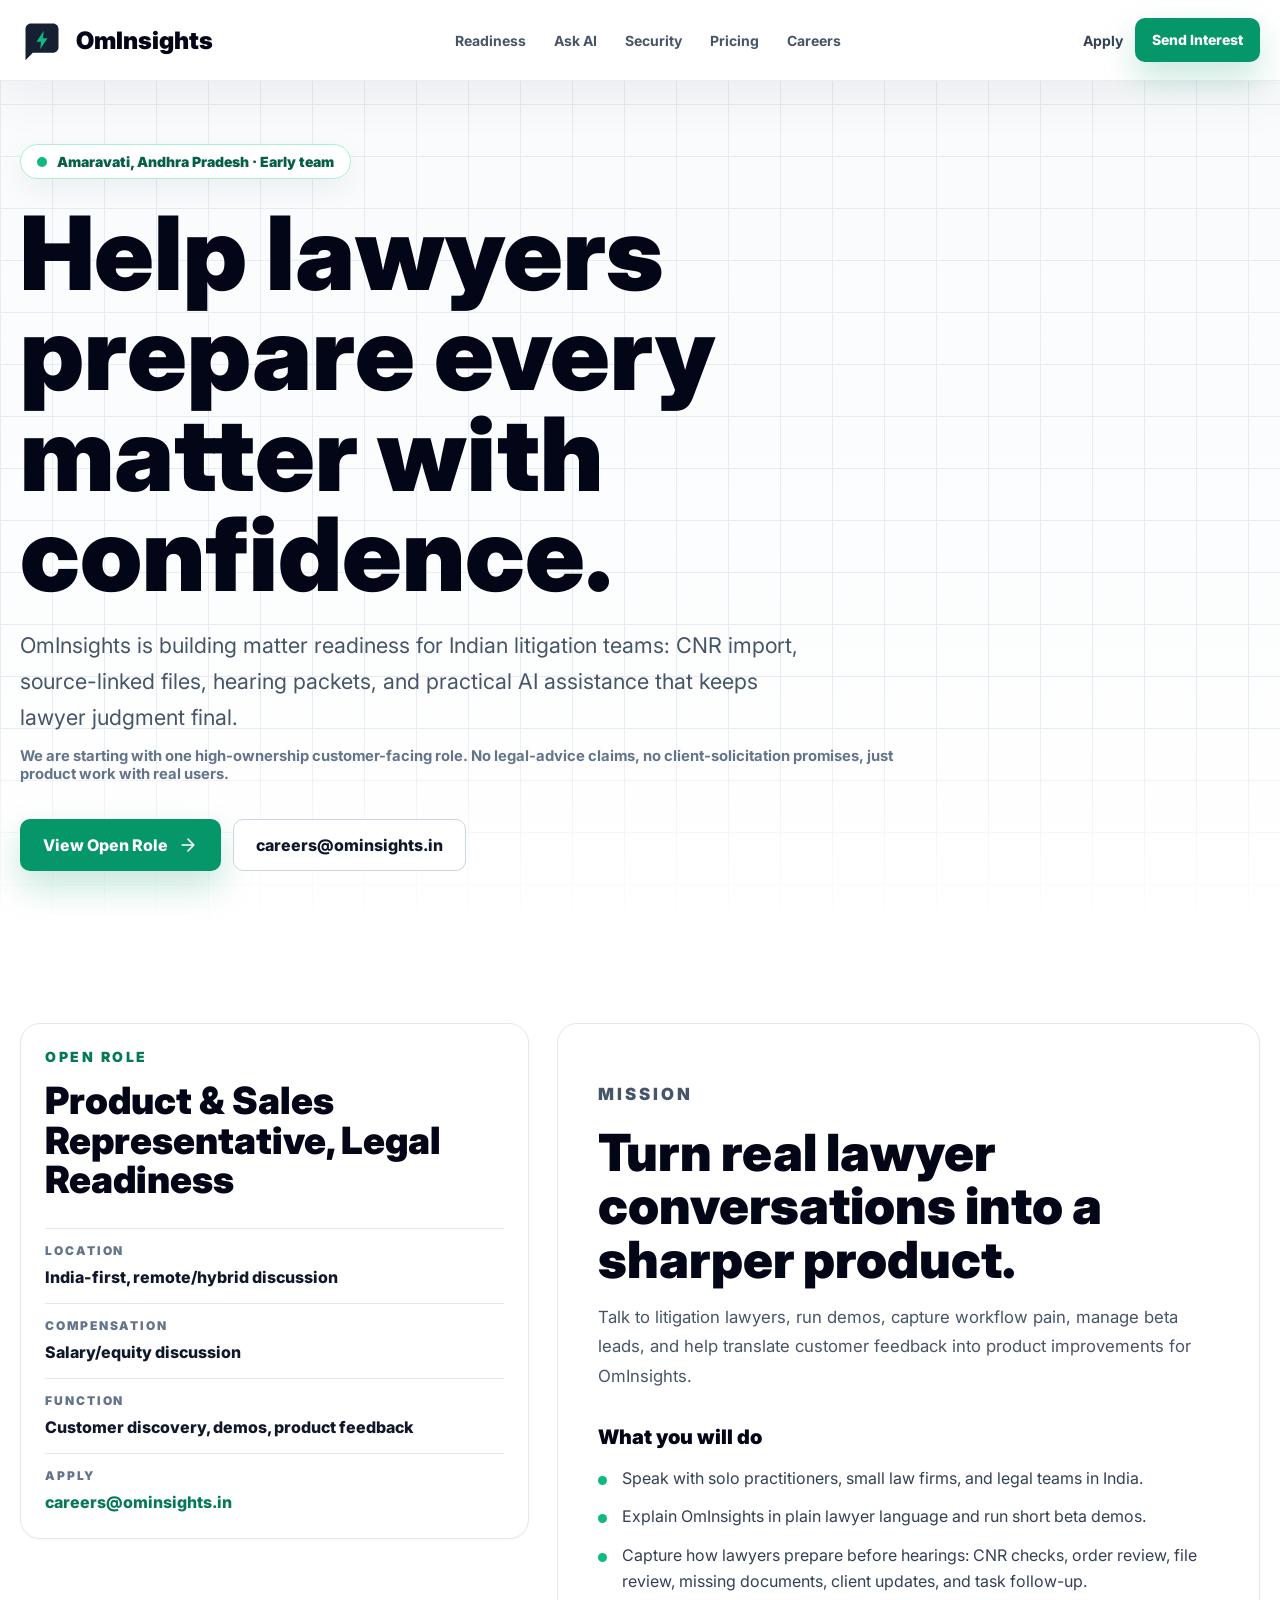
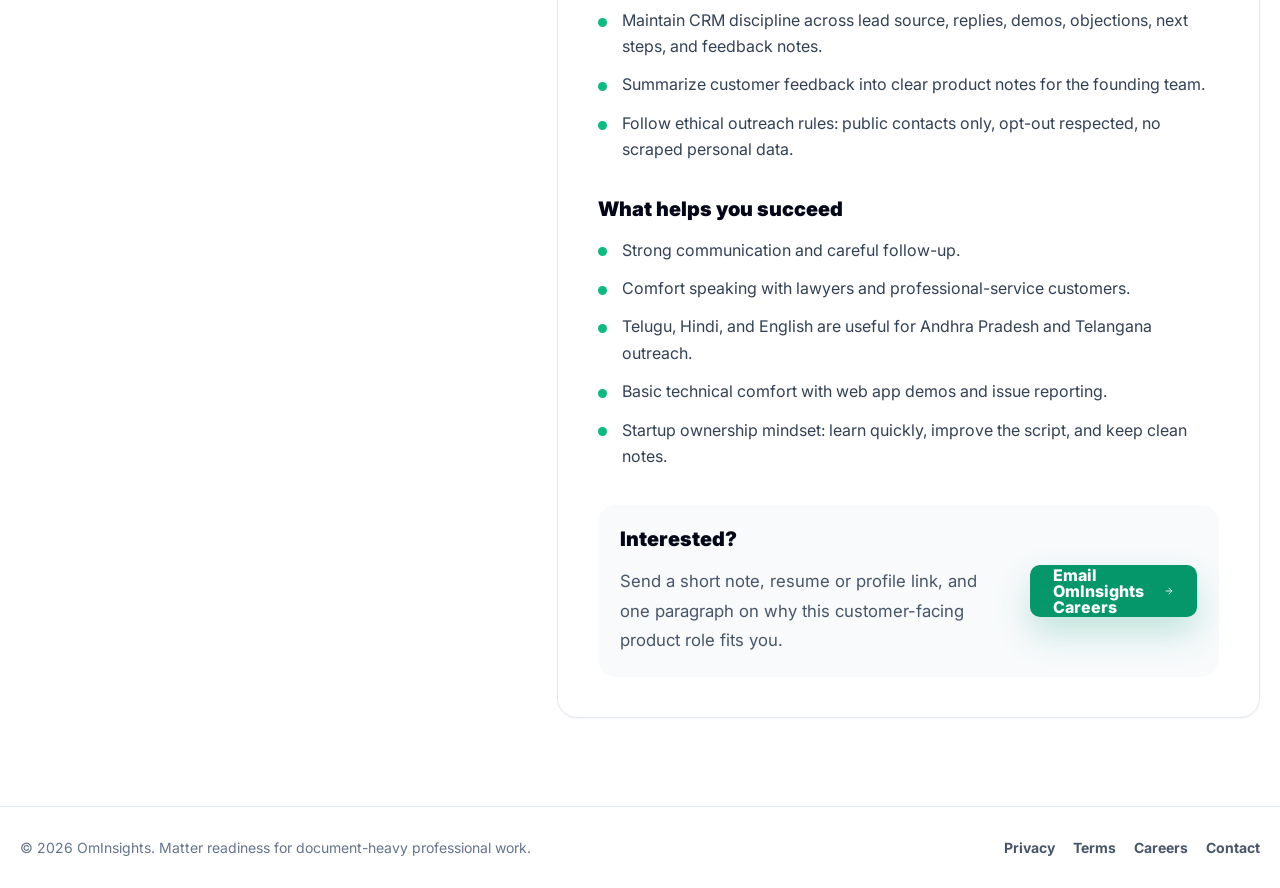
==== careers.html @ 4f64b6d2 "Add OmInsights careers page" ====
<!doctype html>
<html lang="en">
  <head>
    <meta charset="utf-8">
    <meta name="viewport" content="width=device-width, initial-scale=1">
    <title>Careers | OmInsights</title>
    <meta name="description" content="Join OmInsights to help Indian litigation teams prepare matters faster with source-linked readiness workflows.">
    <meta name="author" content="OmInsights">
    <link rel="canonical" href="https://ominsights.in/careers.html">
    <meta property="og:site_name" content="OmInsights">
    <meta property="og:type" content="website">
    <meta property="og:title" content="Careers at OmInsights">
    <meta property="og:description" content="Help build matter readiness for Indian litigation teams.">
    <meta property="og:image" content="https://ominsights.in/assets/ominsights-logo-1024.png">
    <meta name="twitter:card" content="summary">
    <meta name="twitter:title" content="Careers at OmInsights">
    <meta name="twitter:description" content="Help build matter readiness for Indian litigation teams.">
    <meta name="twitter:image" content="https://ominsights.in/assets/ominsights-logo-1024.png">
    <link rel="preconnect" href="https://fonts.googleapis.com">
    <link rel="preconnect" href="https://fonts.gstatic.com" crossorigin>
    <link href="https://fonts.googleapis.com/css2?family=Inter:wght@400;500;600;700;800;900&display=swap" rel="stylesheet">
    <link rel="stylesheet" href="assets/landing.css">
  </head>
  <body>
    <nav class="site-nav" aria-label="Primary navigation">
      <div class="nav-inner">
        <a class="brand" href="/" aria-label="OmInsights home">
          <svg class="brand-mark" viewBox="0 0 48 48" fill="none" xmlns="http://www.w3.org/2000/svg" aria-hidden="true">
            <path d="M6 12C6 8.686 8.686 6 12 6h24c3.314 0 6 2.686 6 6v20c0 3.314-2.686 6-6 6H14l-8 8V12Z" fill="#172033"/>
            <path d="m26 14-8 12h5l-1 8 8-12h-5l1-8Z" fill="#10b981"/>
          </svg>
          <span>OmInsights</span>
        </a>

        <div class="nav-links">
          <a href="index.html#readiness">Readiness</a>
          <a href="index.html#features">Ask AI</a>
          <a href="index.html#trust">Security</a>
          <a href="index.html#pricing">Pricing</a>
          <a href="careers.html">Careers</a>
        </div>

        <div class="nav-actions">
          <a class="nav-signin" href="mailto:careers@ominsights.in">Apply</a>
          <a class="btn btn-primary btn-sm" href="mailto:careers@ominsights.in?subject=Product%20%26%20Sales%20Representative%2C%20Legal%20Readiness">Send Interest</a>
        </div>
      </div>
    </nav>

    <main>
      <section class="hero careers-hero">
        <div class="grid-bg" aria-hidden="true"></div>
        <div class="hero-fade" aria-hidden="true"></div>
        <div class="container hero-inner careers-hero-inner">
          <div class="hero-copy">
            <div class="badge">
              <span class="pulse" aria-hidden="true"></span>
              Amaravati, Andhra Pradesh · Early team
            </div>
            <h1>Help lawyers prepare every matter with confidence.</h1>
            <p class="hero-lede">OmInsights is building matter readiness for Indian litigation teams: CNR import, source-linked files, hearing packets, and practical AI assistance that keeps lawyer judgment final.</p>
            <p class="trust-line">We are starting with one high-ownership customer-facing role. No legal-advice claims, no client-solicitation promises, just product work with real users.</p>
            <div class="hero-actions">
              <a class="btn btn-primary btn-lg" href="#open-role">
                View Open Role
                <svg viewBox="0 0 24 24" aria-hidden="true"><path d="M5 12h14m-7-7 7 7-7 7"/></svg>
              </a>
              <a class="btn btn-secondary btn-lg" href="mailto:careers@ominsights.in">careers@ominsights.in</a>
            </div>
          </div>
        </div>
      </section>

      <section class="section" id="open-role">
        <div class="container role-layout">
          <aside class="role-summary">
            <p class="eyebrow">Open role</p>
            <h2>Product & Sales Representative, Legal Readiness</h2>
            <dl>
              <div>
                <dt>Location</dt>
                <dd>India-first, remote/hybrid discussion</dd>
              </div>
              <div>
                <dt>Compensation</dt>
                <dd>Salary/equity discussion</dd>
              </div>
              <div>
                <dt>Function</dt>
                <dd>Customer discovery, demos, product feedback</dd>
              </div>
              <div>
                <dt>Apply</dt>
                <dd><a href="mailto:careers@ominsights.in">careers@ominsights.in</a></dd>
              </div>
            </dl>
          </aside>

          <article class="role-detail">
            <p class="eyebrow">Mission</p>
            <h2>Turn real lawyer conversations into a sharper product.</h2>
            <p>Talk to litigation lawyers, run demos, capture workflow pain, manage beta leads, and help translate customer feedback into product improvements for OmInsights.</p>

            <h3>What you will do</h3>
            <ul>
              <li>Speak with solo practitioners, small law firms, and legal teams in India.</li>
              <li>Explain OmInsights in plain lawyer language and run short beta demos.</li>
              <li>Capture how lawyers prepare before hearings: CNR checks, order review, file review, missing documents, client updates, and task follow-up.</li>
              <li>Maintain CRM discipline across lead source, replies, demos, objections, next steps, and feedback notes.</li>
              <li>Summarize customer feedback into clear product notes for the founding team.</li>
              <li>Follow ethical outreach rules: public contacts only, opt-out respected, no scraped personal data.</li>
            </ul>

            <h3>What helps you succeed</h3>
            <ul>
              <li>Strong communication and careful follow-up.</li>
              <li>Comfort speaking with lawyers and professional-service customers.</li>
              <li>Telugu, Hindi, and English are useful for Andhra Pradesh and Telangana outreach.</li>
              <li>Basic technical comfort with web app demos and issue reporting.</li>
              <li>Startup ownership mindset: learn quickly, improve the script, and keep clean notes.</li>
            </ul>

            <div class="role-apply">
              <div>
                <h3>Interested?</h3>
                <p>Send a short note, resume or profile link, and one paragraph on why this customer-facing product role fits you.</p>
              </div>
              <a class="btn btn-primary btn-lg" href="mailto:careers@ominsights.in?subject=Product%20%26%20Sales%20Representative%2C%20Legal%20Readiness">
                Email OmInsights Careers
                <svg viewBox="0 0 24 24" aria-hidden="true"><path d="M5 12h14m-7-7 7 7-7 7"/></svg>
              </a>
            </div>
          </article>
        </div>
      </section>
    </main>

    <footer class="site-footer">
      <div class="container footer-inner">
        <p>&copy; 2026 OmInsights. Matter readiness for document-heavy professional work.</p>
        <div>
          <a href="privacy.html">Privacy</a>
          <a href="terms.html">Terms</a>
          <a href="careers.html">Careers</a>
          <a href="contact.html">Contact</a>
        </div>
      </div>
    </footer>
  </body>
</html>
---- assets/landing.css ----
:root {
  color-scheme: light;
  --slate-50: #f8fafc;
  --slate-100: #f1f5f9;
  --slate-200: #e2e8f0;
  --slate-300: #cbd5e1;
  --slate-500: #64748b;
  --slate-600: #475569;
  --slate-700: #334155;
  --slate-800: #1e293b;
  --slate-900: #0f172a;
  --slate-950: #020617;
  --emerald-50: #ecfdf5;
  --emerald-100: #d1fae5;
  --emerald-200: #a7f3d0;
  --emerald-300: #6ee7b7;
  --emerald-500: #10b981;
  --emerald-600: #059669;
  --emerald-700: #047857;
  --amber-50: #fffbeb;
  --amber-100: #fef3c7;
  --amber-200: #fde68a;
  --amber-700: #b45309;
  --amber-800: #92400e;
  --amber-900: #78350f;
  --rose-50: #fff1f2;
  --rose-100: #ffe4e6;
  --rose-200: #fecdd3;
  --rose-700: #be123c;
  --shadow-soft: 0 18px 45px rgba(15, 23, 42, 0.08);
  --shadow-lift: 0 28px 80px rgba(15, 23, 42, 0.14);
  --ease: cubic-bezier(0.16, 1, 0.3, 1);
  font-family: Inter, ui-sans-serif, system-ui, -apple-system, BlinkMacSystemFont, "Segoe UI", sans-serif;
}

* {
  box-sizing: border-box;
}

html {
  scroll-behavior: smooth;
  -webkit-font-smoothing: antialiased;
  text-rendering: optimizeLegibility;
}

body {
  margin: 0;
  background: #fff;
  color: var(--slate-950);
}

section[id] {
  scroll-margin-top: 96px;
}

a {
  color: inherit;
  text-decoration: none;
}

button,
input,
select {
  font: inherit;
}

svg {
  display: block;
}

.container {
  width: min(100% - 40px, 1280px);
  margin-inline: auto;
}

.site-nav {
  position: fixed;
  inset: 0 0 auto;
  z-index: 50;
  border-bottom: 1px solid rgba(226, 232, 240, 0.72);
  background: rgba(255, 255, 255, 0.92);
  backdrop-filter: blur(18px);
  box-shadow: 0 16px 50px rgba(15, 23, 42, 0.06);
}

.nav-inner {
  width: min(100% - 40px, 1280px);
  height: 80px;
  margin-inline: auto;
  display: flex;
  align-items: center;
  justify-content: space-between;
  gap: 24px;
}

.brand,
.nav-actions,
.nav-links,
.hero-actions,
.footer-inner,
.panel-heading {
  display: flex;
  align-items: center;
}

.brand {
  gap: 12px;
  font-size: clamp(1.25rem, 2vw, 1.5rem);
  font-weight: 900;
  letter-spacing: 0;
}

.brand-mark {
  width: 44px;
  height: 44px;
  flex: 0 0 auto;
}

.nav-links {
  gap: 28px;
  color: var(--slate-600);
  font-size: 0.875rem;
  font-weight: 700;
}

.nav-links a,
.nav-signin,
.site-footer a {
  transition: color 160ms ease;
}

.nav-links a:hover,
.nav-signin:hover,
.site-footer a:hover {
  color: var(--emerald-700);
}

.nav-actions {
  gap: 12px;
}

.nav-signin {
  color: var(--slate-700);
  font-size: 0.875rem;
  font-weight: 700;
}

.btn {
  display: inline-flex;
  align-items: center;
  justify-content: center;
  gap: 10px;
  min-height: 44px;
  border-radius: 10px;
  border: 1px solid transparent;
  font-weight: 800;
  line-height: 1;
  cursor: pointer;
  transition: transform 180ms var(--ease), box-shadow 200ms var(--ease), border-color 180ms ease, background 180ms ease;
}

.btn:hover {
  transform: translateY(-1px);
}

.btn:disabled {
  cursor: wait;
  opacity: 0.72;
  transform: none;
}

.btn svg {
  width: 20px;
  height: 20px;
  fill: none;
  stroke: currentColor;
  stroke-width: 2;
  stroke-linecap: round;
  stroke-linejoin: round;
}

.btn-sm {
  padding: 0 16px;
  font-size: 0.875rem;
}

.btn-lg {
  min-height: 52px;
  padding: 0 22px;
  font-size: 1rem;
}

.btn-primary {
  background: var(--emerald-600);
  color: #fff;
  box-shadow: 0 16px 34px rgba(5, 150, 105, 0.22);
}

.btn-primary:hover {
  background: var(--emerald-700);
}

.btn-secondary {
  border-color: var(--slate-300);
  background: #fff;
  color: var(--slate-900);
}

.btn-secondary:hover {
  border-color: var(--emerald-200);
  box-shadow: var(--shadow-soft);
}

.hero {
  position: relative;
  overflow: hidden;
  background: linear-gradient(180deg, rgba(248, 250, 252, 0.98) 0%, #fff 100%);
  padding-top: 96px;
}

.grid-bg {
  position: absolute;
  inset: 0;
  background-image: linear-gradient(#dbe3ef 1px, transparent 1px), linear-gradient(90deg, #dbe3ef 1px, transparent 1px);
  background-size: 52px 52px;
  opacity: 0.62;
}

.hero-fade {
  position: absolute;
  inset: auto 0 0;
  height: 220px;
  background: linear-gradient(to top, #fff, rgba(255, 255, 255, 0));
}

.hero-inner {
  position: relative;
  padding-block: 48px 64px;
}

.careers-hero-inner {
  min-height: 590px;
  display: flex;
  align-items: center;
}

.hero-copy {
  max-width: 920px;
}

.badge {
  display: inline-flex;
  align-items: center;
  gap: 10px;
  border: 1px solid var(--emerald-200);
  border-radius: 999px;
  background: #fff;
  padding: 8px 16px;
  color: #065f46;
  font-size: 0.875rem;
  font-weight: 900;
  box-shadow: 0 10px 30px rgba(15, 23, 42, 0.06);
}

.pulse {
  width: 10px;
  height: 10px;
  border-radius: 999px;
  background: var(--emerald-500);
  animation: pulse 1.8s cubic-bezier(0.4, 0, 0.6, 1) infinite;
}

@keyframes pulse {
  50% {
    opacity: 0.35;
  }
}

h1,
h2,
h3,
p {
  margin: 0;
}

h1 {
  max-width: 1060px;
  margin-top: 24px;
  font-size: clamp(3rem, 8vw, 6.4rem);
  line-height: 0.98;
  font-weight: 900;
  letter-spacing: 0;
}

.hero-lede {
  max-width: 790px;
  margin-top: 24px;
  color: var(--slate-600);
  font-size: clamp(1.125rem, 2.5vw, 1.35rem);
  line-height: 1.65;
}

.trust-line {
  margin-top: 12px;
  color: var(--slate-500);
  font-size: 0.925rem;
  font-weight: 700;
}

.hero-actions {
  gap: 12px;
  flex-wrap: wrap;
  margin-top: 36px;
}

.hero-showcase {
  display: grid;
  grid-template-columns: minmax(0, 1.15fr) minmax(260px, 0.85fr);
  gap: 20px;
  margin-top: 48px;
}

.matter-desk,
.stat-stack article,
.feature-grid article,
.workflow-grid article,
.pricing-grid article,
.lead-panel {
  border: 1px solid var(--slate-200);
  background: #fff;
  box-shadow: 0 1px 2px rgba(15, 23, 42, 0.04);
}

.matter-desk {
  overflow: hidden;
  border-radius: 28px;
  box-shadow: var(--shadow-lift);
}

.desk-topbar {
  display: flex;
  align-items: center;
  justify-content: space-between;
  gap: 18px;
  background: var(--slate-950);
  color: #fff;
  padding: 18px 24px;
}

.desk-topbar p {
  color: var(--emerald-300);
  font-size: 0.875rem;
  font-weight: 800;
}

.desk-topbar span {
  display: block;
  margin-top: 4px;
  color: var(--slate-300);
  font-size: 0.75rem;
}

.desk-topbar strong {
  flex: 0 0 auto;
  border: 1px solid rgba(110, 231, 183, 0.42);
  border-radius: 999px;
  background: rgba(16, 185, 129, 0.12);
  color: var(--emerald-200);
  padding: 6px 12px;
  font-size: 0.75rem;
}

.desk-grid {
  display: grid;
  grid-template-columns: minmax(0, 0.95fr) minmax(0, 1.05fr);
}

.court-record {
  border-right: 1px solid var(--slate-200);
  background: var(--slate-50);
  padding: 24px;
}

.readiness-card {
  padding: 24px;
}

.panel-heading {
  justify-content: space-between;
  gap: 18px;
  margin-bottom: 20px;
}

.panel-heading p {
  color: var(--slate-500);
  font-size: 0.75rem;
  font-weight: 900;
  letter-spacing: 0.16em;
  text-transform: uppercase;
}

.panel-heading h2 {
  margin-top: 4px;
  color: var(--slate-950);
  font-size: 1.35rem;
  font-weight: 900;
}

.panel-icon {
  display: grid;
  place-items: center;
  width: 52px;
  height: 52px;
  border: 1px solid var(--emerald-200);
  border-radius: 18px;
  background: var(--emerald-50);
  color: var(--emerald-700);
}

.panel-icon svg,
.packet-note svg {
  width: 26px;
  height: 26px;
  fill: none;
  stroke: currentColor;
  stroke-width: 2;
  stroke-linecap: round;
  stroke-linejoin: round;
}

.fact-list {
  display: grid;
  gap: 12px;
  margin: 0;
}

.fact-list div {
  display: flex;
  align-items: center;
  justify-content: space-between;
  gap: 16px;
  border: 1px solid var(--slate-200);
  border-radius: 14px;
  background: #fff;
  padding: 14px 16px;
}

.fact-list dt {
  color: var(--slate-600);
  font-size: 0.875rem;
  font-weight: 700;
}

.fact-list dd {
  margin: 0;
  color: var(--slate-950);
  font-size: 0.875rem;
  font-weight: 900;
  text-align: right;
}

.fact-list .warn {
  border-color: var(--amber-200);
  background: var(--amber-50);
}

.fact-list .warn dt {
  color: var(--amber-800);
}

.fact-list .warn dd {
  color: var(--amber-900);
}

.ask-card {
  margin-top: 20px;
  border: 1px solid var(--slate-200);
  border-radius: 18px;
  background: #fff;
  padding: 16px;
}

.ask-card p {
  color: var(--slate-500);
  font-size: 0.75rem;
  font-weight: 900;
  letter-spacing: 0.14em;
  text-transform: uppercase;
}

.ask-card strong {
  display: block;
  margin-top: 8px;
  color: var(--slate-900);
  font-size: 0.925rem;
  line-height: 1.65;
}

.ask-card div {
  display: flex;
  flex-wrap: wrap;
  gap: 8px;
  margin-top: 14px;
}

.ask-card span {
  border-radius: 999px;
  background: var(--slate-100);
  color: var(--slate-700);
  padding: 6px 10px;
  font-size: 0.75rem;
  font-weight: 800;
}

.review-pill {
  flex: 0 0 auto;
  border: 1px solid var(--amber-200);
  border-radius: 999px;
  background: var(--amber-50);
  color: var(--amber-800);
  padding: 6px 12px;
  font-size: 0.75rem;
  font-weight: 900;
}

.check-list {
  display: grid;
  gap: 12px;
}

.check {
  display: flex;
  gap: 12px;
  border: 1px solid;
  border-radius: 18px;
  padding: 16px;
}

.check > span {
  flex: 0 0 auto;
  width: 10px;
  height: 10px;
  margin-top: 6px;
  border-radius: 999px;
}

.check h3 {
  display: flex;
  flex-wrap: wrap;
  align-items: center;
  gap: 8px;
  font-size: 1rem;
  font-weight: 900;
}

.check h3 em {
  border-radius: 999px;
  background: rgba(255, 255, 255, 0.72);
  padding: 3px 8px;
  font-size: 0.7rem;
  font-style: normal;
  font-weight: 900;
}

.check p {
  margin-top: 6px;
  font-size: 0.875rem;
  line-height: 1.55;
}

.check-ready {
  border-color: var(--emerald-200);
  background: var(--emerald-50);
  color: #065f46;
}

.check-ready > span {
  background: var(--emerald-500);
}

.check-review {
  border-color: var(--amber-200);
  background: var(--amber-50);
  color: var(--amber-800);
}

.check-review > span {
  background: #f59e0b;
}

.check-missing {
  border-color: var(--rose-200);
  background: var(--rose-50);
  color: var(--rose-700);
}

.check-missing > span {
  background: #f43f5e;
}

.packet-note {
  display: flex;
  align-items: center;
  justify-content: space-between;
  gap: 18px;
  margin-top: 20px;
  border-radius: 18px;
  background: var(--slate-950);
  color: #fff;
  padding: 16px;
}

.packet-note strong {
  font-size: 0.95rem;
}

.packet-note p {
  margin-top: 5px;
  color: var(--slate-300);
  font-size: 0.75rem;
  line-height: 1.55;
}

.packet-note svg {
  width: 34px;
  height: 34px;
  color: var(--emerald-300);
}

.stat-stack {
  display: grid;
  gap: 16px;
}

.stat-stack article {
  border-radius: 20px;
  padding: 20px;
}

.stat-stack p,
.feature-grid span {
  color: var(--slate-500);
  font-size: 0.75rem;
  font-weight: 900;
  letter-spacing: 0.16em;
  text-transform: uppercase;
}

.stat-stack strong {
  display: block;
  margin-top: 8px;
  color: var(--slate-950);
  font-size: 1.55rem;
  font-weight: 900;
  line-height: 1.1;
}

.stat-stack span {
  display: block;
  margin-top: 10px;
  color: var(--slate-600);
  font-size: 0.875rem;
  line-height: 1.6;
}

.section {
  padding-block: 88px;
  background: #fff;
}

.promise-grid,
.trust-grid,
.cta-shell {
  display: grid;
  grid-template-columns: minmax(0, 0.88fr) minmax(0, 1.12fr);
  gap: 48px;
  align-items: center;
}

.eyebrow {
  color: var(--emerald-700);
  font-size: 0.875rem;
  font-weight: 900;
  letter-spacing: 0.18em;
  text-transform: uppercase;
}

.section h2,
.final-cta h2 {
  margin-top: 16px;
  color: var(--slate-950);
  font-size: clamp(2.15rem, 5vw, 4rem);
  line-height: 1.05;
  font-weight: 900;
  letter-spacing: 0;
}

.section-copy,
.section-heading p,
.trust-grid p,
.cta-copy p {
  margin-top: 20px;
  color: var(--slate-600);
  font-size: 1.125rem;
  line-height: 1.75;
}

.promise-cards {
  display: grid;
  grid-template-columns: repeat(3, minmax(0, 1fr));
  gap: 16px;
}

.mini-card {
  min-height: 180px;
  border: 1px solid;
  border-radius: 20px;
  padding: 20px;
}

.mini-card span {
  display: inline-flex;
  border-radius: 14px;
  padding: 8px 10px;
  font-size: 0.8rem;
  font-weight: 900;
}

.mini-card h3 {
  margin-top: 18px;
  color: var(--slate-950);
  font-size: 1rem;
  font-weight: 900;
  line-height: 1.45;
}

.mini-card.green {
  border-color: var(--emerald-200);
  background: var(--emerald-50);
  color: #065f46;
}

.mini-card.amber {
  border-color: var(--amber-200);
  background: var(--amber-50);
  color: var(--amber-800);
}

.mini-card.rose {
  border-color: var(--rose-200);
  background: var(--rose-50);
  color: var(--rose-700);
}

.section-dark {
  border-block: 1px solid var(--slate-200);
  background: var(--slate-950);
  color: #fff;
}

.section-dark .eyebrow {
  color: var(--emerald-300);
}

.section-dark h2,
.section-dark h3 {
  color: #fff;
}

.section-dark p {
  color: var(--slate-300);
}

.trust-list {
  display: grid;
  gap: 16px;
}

.trust-list article {
  border: 1px solid rgba(255, 255, 255, 0.11);
  border-radius: 20px;
  background: rgba(255, 255, 255, 0.06);
  padding: 20px;
}

.trust-list h3 {
  font-size: 1.05rem;
  font-weight: 900;
}

.trust-list p {
  margin-top: 8px;
  font-size: 0.925rem;
  line-height: 1.7;
}

.section-heading {
  max-width: 760px;
}

.section-heading.centered {
  margin-inline: auto;
  text-align: center;
}

.feature-grid,
.workflow-grid,
.pricing-grid {
  display: grid;
  gap: 20px;
  margin-top: 48px;
}

.feature-grid {
  grid-template-columns: repeat(3, minmax(0, 1fr));
}

.feature-grid article,
.workflow-grid article,
.pricing-grid article {
  border-radius: 20px;
  padding: 24px;
  transition: transform 220ms var(--ease), border-color 180ms ease, box-shadow 220ms var(--ease);
}

.feature-grid article:hover,
.workflow-grid article:hover,
.pricing-grid article:hover,
.stat-stack article:hover {
  border-color: rgba(16, 185, 129, 0.28);
  box-shadow: var(--shadow-soft);
  transform: translateY(-2px);
}

.feature-grid h3,
.workflow-grid h3,
.pricing-grid h3 {
  margin-top: 16px;
  color: var(--slate-950);
  font-size: 1.25rem;
  font-weight: 900;
}

.feature-grid p,
.workflow-grid p,
.pricing-grid p {
  margin-top: 12px;
  color: var(--slate-600);
  font-size: 0.925rem;
  line-height: 1.75;
}

.workflow-section {
  background: var(--slate-50);
}

.workflow-grid {
  grid-template-columns: repeat(3, minmax(0, 1fr));
}

.workflow-grid article span {
  display: grid;
  place-items: center;
  width: 48px;
  height: 48px;
  border-radius: 16px;
  background: var(--slate-950);
  color: #fff;
  font-size: 1.25rem;
  font-weight: 900;
}

.pricing-grid {
  grid-template-columns: repeat(3, minmax(0, 1fr));
}

.pricing-grid article {
  position: relative;
}

.pricing-grid .recommended {
  border-color: var(--emerald-500);
  box-shadow: var(--shadow-soft);
}

.recommended-pill {
  position: absolute;
  top: -12px;
  left: 20px;
  border-radius: 999px;
  background: var(--emerald-600);
  color: #fff;
  padding: 5px 10px;
  font-size: 0.72rem;
  font-weight: 900;
}

.pricing-grid strong {
  display: block;
  margin-top: 24px;
  color: var(--slate-950);
  font-size: 1.9rem;
  font-weight: 900;
}

.pricing-grid ul {
  display: grid;
  gap: 10px;
  margin: 24px 0 0;
  padding: 0;
  list-style: none;
}

.pricing-grid li {
  position: relative;
  padding-left: 24px;
  color: var(--slate-700);
  font-size: 0.925rem;
  line-height: 1.5;
}

.pricing-grid li::before {
  content: "";
  position: absolute;
  left: 0;
  top: 0.45em;
  width: 10px;
  height: 10px;
  border-radius: 999px;
  background: var(--emerald-500);
}

.pricing-grid a {
  display: flex;
  align-items: center;
  justify-content: center;
  min-height: 44px;
  margin-top: 28px;
  border: 1px solid var(--slate-300);
  border-radius: 10px;
  color: var(--slate-900);
  font-size: 0.925rem;
  font-weight: 900;
}

.pricing-grid a:hover {
  border-color: var(--emerald-200);
  color: var(--emerald-700);
}

.role-layout {
  display: grid;
  grid-template-columns: minmax(280px, 0.42fr) minmax(0, 0.58fr);
  gap: 28px;
  align-items: start;
}

.role-summary,
.role-detail {
  border: 1px solid var(--slate-200);
  border-radius: 20px;
  background: #fff;
  box-shadow: 0 1px 2px rgba(15, 23, 42, 0.04);
}

.role-summary {
  position: sticky;
  top: 108px;
  padding: 24px;
}

.role-summary h2 {
  font-size: clamp(1.75rem, 3vw, 2.35rem);
}

.role-summary dl {
  display: grid;
  gap: 14px;
  margin: 28px 0 0;
}

.role-summary div {
  border-top: 1px solid var(--slate-200);
  padding-top: 14px;
}

.role-summary dt {
  color: var(--slate-500);
  font-size: 0.75rem;
  font-weight: 900;
  letter-spacing: 0.16em;
  text-transform: uppercase;
}

.role-summary dd {
  margin: 8px 0 0;
  color: var(--slate-900);
  font-weight: 800;
  line-height: 1.45;
}

.role-summary a {
  color: var(--emerald-700);
}

.role-detail {
  padding: clamp(24px, 4vw, 40px);
}

.role-detail h2 {
  font-size: clamp(2rem, 4vw, 3.3rem);
}

.role-detail > p,
.role-apply p {
  margin-top: 16px;
  color: var(--slate-600);
  font-size: 1.05rem;
  line-height: 1.75;
}

.role-detail h3 {
  margin-top: 34px;
  color: var(--slate-950);
  font-size: 1.25rem;
  font-weight: 900;
}

.role-detail ul {
  display: grid;
  gap: 12px;
  margin: 16px 0 0;
  padding: 0;
  list-style: none;
}

.role-detail li {
  position: relative;
  padding-left: 24px;
  color: var(--slate-700);
  line-height: 1.65;
}

.role-detail li::before {
  content: "";
  position: absolute;
  top: 0.68em;
  left: 0;
  width: 9px;
  height: 9px;
  border-radius: 999px;
  background: var(--emerald-500);
}

.role-apply {
  display: flex;
  align-items: center;
  justify-content: space-between;
  gap: 20px;
  margin-top: 36px;
  border-radius: 18px;
  background: var(--slate-50);
  padding: 22px;
}

.role-apply h3 {
  margin-top: 0;
}

.final-cta {
  background: var(--slate-950);
  color: #fff;
  padding: 64px 0;
}

.cta-shell {
  align-items: stretch;
  border: 1px solid rgba(255, 255, 255, 0.1);
  border-radius: 28px;
  background: rgba(255, 255, 255, 0.06);
  padding: clamp(24px, 4vw, 40px);
}

.cta-copy {
  align-self: center;
}

.final-cta .eyebrow {
  color: var(--emerald-300);
}

.final-cta h2 {
  color: #fff;
}

.cta-copy p {
  color: var(--slate-300);
}

.lead-panel {
  border-color: rgba(255, 255, 255, 0.14);
  border-radius: 22px;
  background: #fff;
  color: var(--slate-950);
  padding: 24px;
}

.lead-panel h3 {
  font-size: 1.5rem;
  font-weight: 900;
}

.lead-panel > p {
  margin-top: 8px;
  color: var(--slate-600);
  font-size: 0.925rem;
  line-height: 1.65;
}

form {
  display: grid;
  gap: 14px;
  margin-top: 20px;
}

label {
  display: grid;
  gap: 6px;
  color: var(--slate-700);
  font-size: 0.8rem;
  font-weight: 800;
}

input,
select {
  width: 100%;
  min-height: 46px;
  border: 1px solid var(--slate-300);
  border-radius: 10px;
  background: #fff;
  color: var(--slate-950);
  padding: 0 12px;
  outline: none;
}

input:focus,
select:focus {
  border-color: var(--emerald-500);
  box-shadow: 0 0 0 4px rgba(16, 185, 129, 0.12);
}

.hidden-field {
  position: absolute;
  left: -9999px;
  width: 1px;
  height: 1px;
  overflow: hidden;
}

.form-footnote {
  color: var(--slate-500);
  font-size: 0.75rem;
  line-height: 1.5;
}

.form-message {
  min-height: 1.25rem;
  font-size: 0.875rem;
  font-weight: 800;
  line-height: 1.5;
}

.form-message[data-tone="success"] {
  color: var(--emerald-700);
}

.form-message[data-tone="error"] {
  color: var(--rose-700);
}

.site-footer {
  border-top: 1px solid var(--slate-200);
  background: #fff;
  padding-block: 32px;
}

.footer-inner {
  justify-content: space-between;
  gap: 18px;
  color: var(--slate-500);
  font-size: 0.875rem;
}

.footer-inner div {
  display: flex;
  flex-wrap: wrap;
  gap: 18px;
}

.footer-inner a {
  color: var(--slate-600);
  font-weight: 700;
}

@media (max-width: 1120px) {
  .hero-showcase,
  .promise-grid,
  .trust-grid,
  .cta-shell,
  .role-layout {
    grid-template-columns: 1fr;
  }

  .stat-stack {
    grid-template-columns: repeat(3, minmax(0, 1fr));
  }

  .role-summary {
    position: static;
  }
}

@media (max-width: 860px) {
  .nav-links,
  .nav-signin {
    display: none;
  }

  .container,
  .nav-inner {
    width: min(100% - 32px, 1280px);
  }

  .hero-inner {
    padding-block: 38px 56px;
  }

  .desk-grid,
  .feature-grid,
  .workflow-grid,
  .pricing-grid,
  .promise-cards,
  .stat-stack {
    grid-template-columns: 1fr;
  }

  .court-record {
    border-right: 0;
    border-bottom: 1px solid var(--slate-200);
  }

  .section {
    padding-block: 72px;
  }
}

@media (max-width: 540px) {
  .nav-inner {
    height: 72px;
  }

  .brand {
    font-size: 1.18rem;
  }

  .brand-mark {
    width: 38px;
    height: 38px;
  }

  .btn-sm {
    padding-inline: 12px;
  }

  .hero {
    padding-top: 72px;
  }

  h1 {
    font-size: clamp(2.6rem, 13vw, 4.6rem);
  }

  .hero-actions,
  .hero-actions .btn,
  .lead-panel .btn,
  .role-apply .btn {
    width: 100%;
  }

  .careers-hero-inner {
    min-height: auto;
  }

  .role-apply {
    align-items: stretch;
    flex-direction: column;
  }

  .desk-topbar,
  .panel-heading,
  .packet-note {
    align-items: flex-start;
    flex-direction: column;
  }

  .fact-list div {
    align-items: flex-start;
    flex-direction: column;
    gap: 6px;
  }

  .fact-list dd {
    text-align: left;
  }

  .court-record,
  .readiness-card,
  .lead-panel {
    padding: 18px;
  }

  .cta-shell {
    padding: 18px;
    border-radius: 22px;
  }

  .footer-inner {
    align-items: flex-start;
    flex-direction: column;
  }
}

@media (prefers-reduced-motion: reduce) {
  html {
    scroll-behavior: auto;
  }

  *,
  *::before,
  *::after {
    animation-duration: 0.01ms !important;
    animation-iteration-count: 1 !important;
    scroll-behavior: auto !important;
    transition-duration: 0.01ms !important;
  }
}
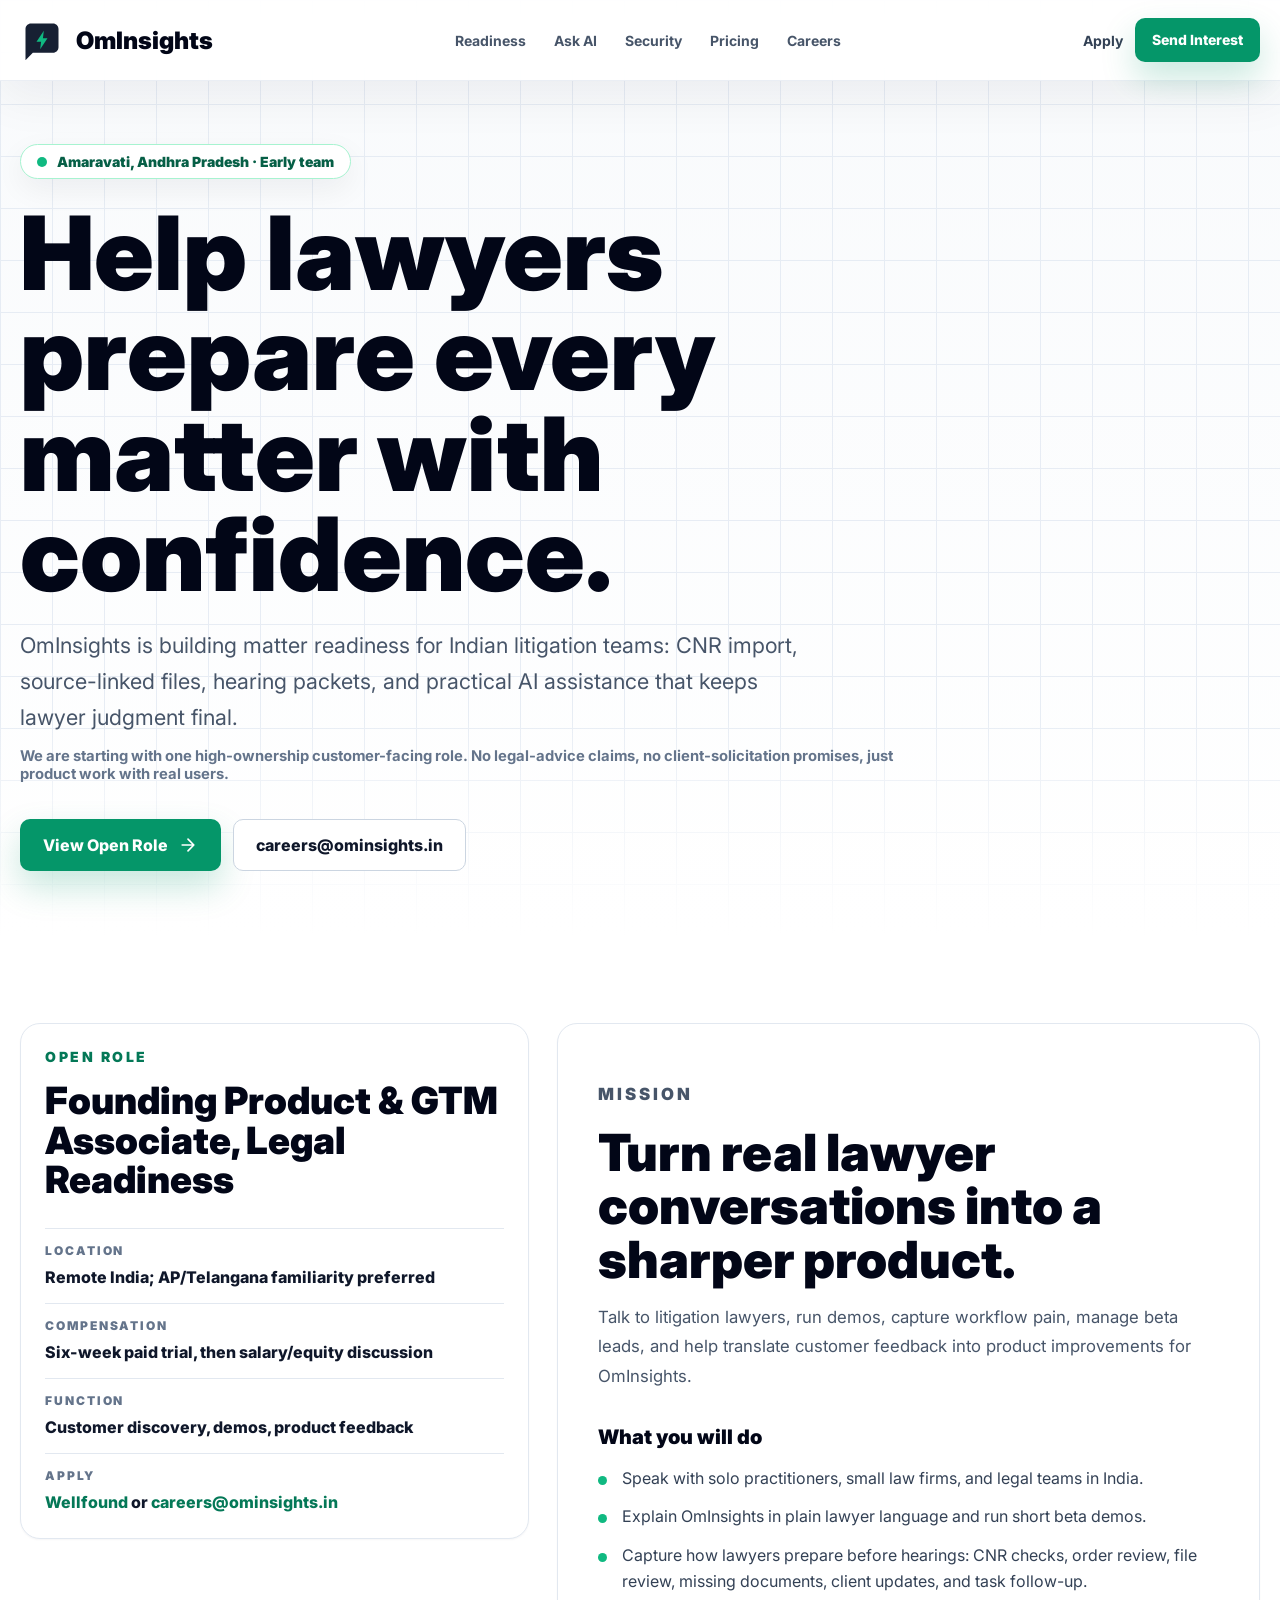
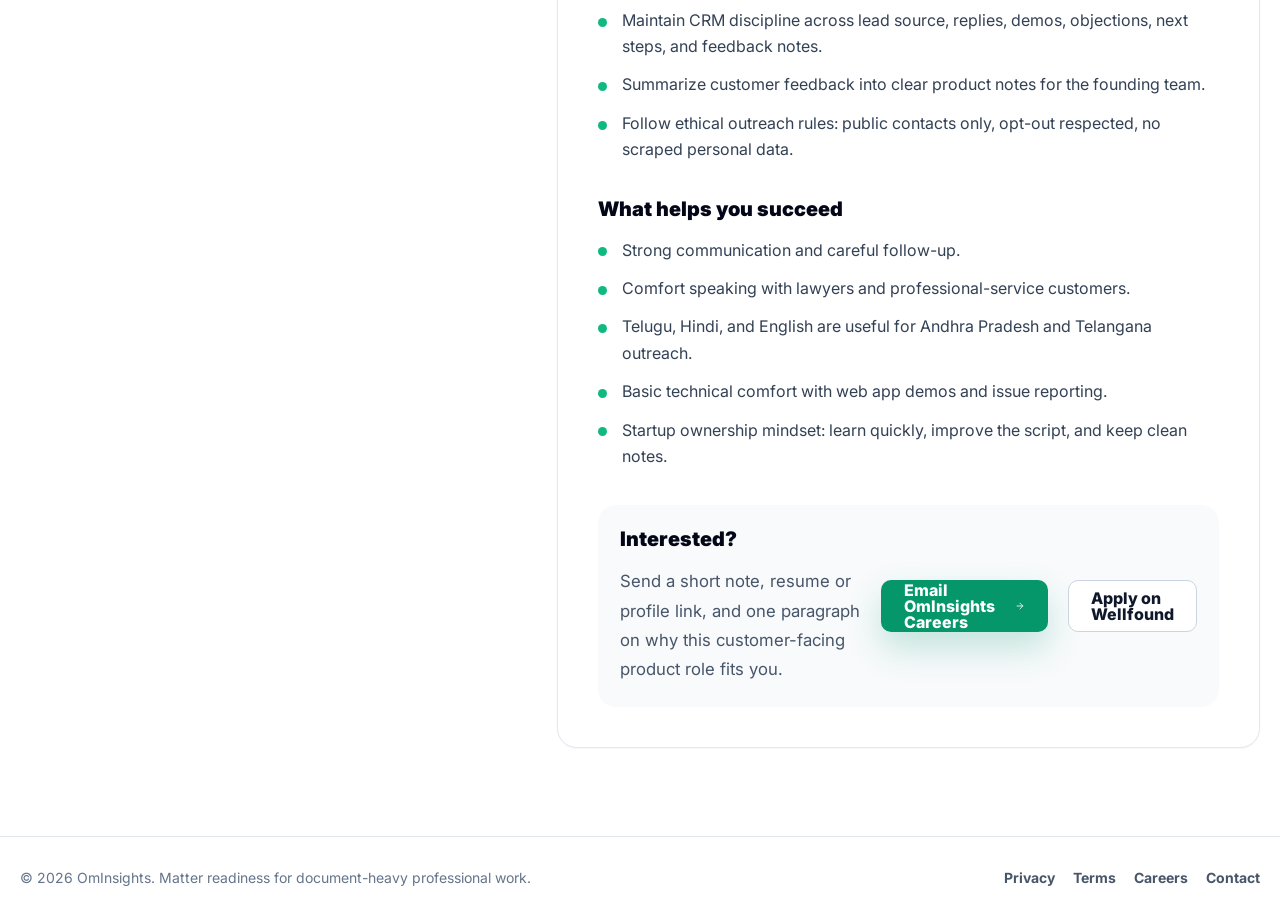
==== commit 32cb0c22: "Making the product more compact and ready for real world..." ====
--- a/careers.html
+++ b/careers.html
@@ -42,7 +42,7 @@
 
         <div class="nav-actions">
           <a class="nav-signin" href="mailto:careers@ominsights.in">Apply</a>
-          <a class="btn btn-primary btn-sm" href="mailto:careers@ominsights.in?subject=Product%20%26%20Sales%20Representative%2C%20Legal%20Readiness">Send Interest</a>
+          <a class="btn btn-primary btn-sm" href="mailto:careers@ominsights.in?subject=Founding%20Product%20%26%20GTM%20Associate%2C%20Legal%20Readiness">Send Interest</a>
         </div>
       </div>
     </nav>
@@ -75,15 +75,15 @@
         <div class="container role-layout">
           <aside class="role-summary">
             <p class="eyebrow">Open role</p>
-            <h2>Product & Sales Representative, Legal Readiness</h2>
+            <h2>Founding Product & GTM Associate, Legal Readiness</h2>
             <dl>
               <div>
                 <dt>Location</dt>
-                <dd>India-first, remote/hybrid discussion</dd>
+                <dd>Remote India; AP/Telangana familiarity preferred</dd>
               </div>
               <div>
                 <dt>Compensation</dt>
-                <dd>Salary/equity discussion</dd>
+                <dd>Six-week paid trial, then salary/equity discussion</dd>
               </div>
               <div>
                 <dt>Function</dt>
@@ -91,7 +91,7 @@
               </div>
               <div>
                 <dt>Apply</dt>
-                <dd><a href="mailto:careers@ominsights.in">careers@ominsights.in</a></dd>
+                <dd><a href="https://wellfound.com/recruit/jobs/4284707">Wellfound</a> or <a href="mailto:careers@ominsights.in">careers@ominsights.in</a></dd>
               </div>
             </dl>
           </aside>
@@ -125,10 +125,11 @@
                 <h3>Interested?</h3>
                 <p>Send a short note, resume or profile link, and one paragraph on why this customer-facing product role fits you.</p>
               </div>
-              <a class="btn btn-primary btn-lg" href="mailto:careers@ominsights.in?subject=Product%20%26%20Sales%20Representative%2C%20Legal%20Readiness">
+              <a class="btn btn-primary btn-lg" href="mailto:careers@ominsights.in?subject=Founding%20Product%20%26%20GTM%20Associate%2C%20Legal%20Readiness">
                 Email OmInsights Careers
                 <svg viewBox="0 0 24 24" aria-hidden="true"><path d="M5 12h14m-7-7 7 7-7 7"/></svg>
               </a>
+              <a class="btn btn-secondary btn-lg" href="https://wellfound.com/recruit/jobs/4284707">Apply on Wellfound</a>
             </div>
           </article>
         </div>
